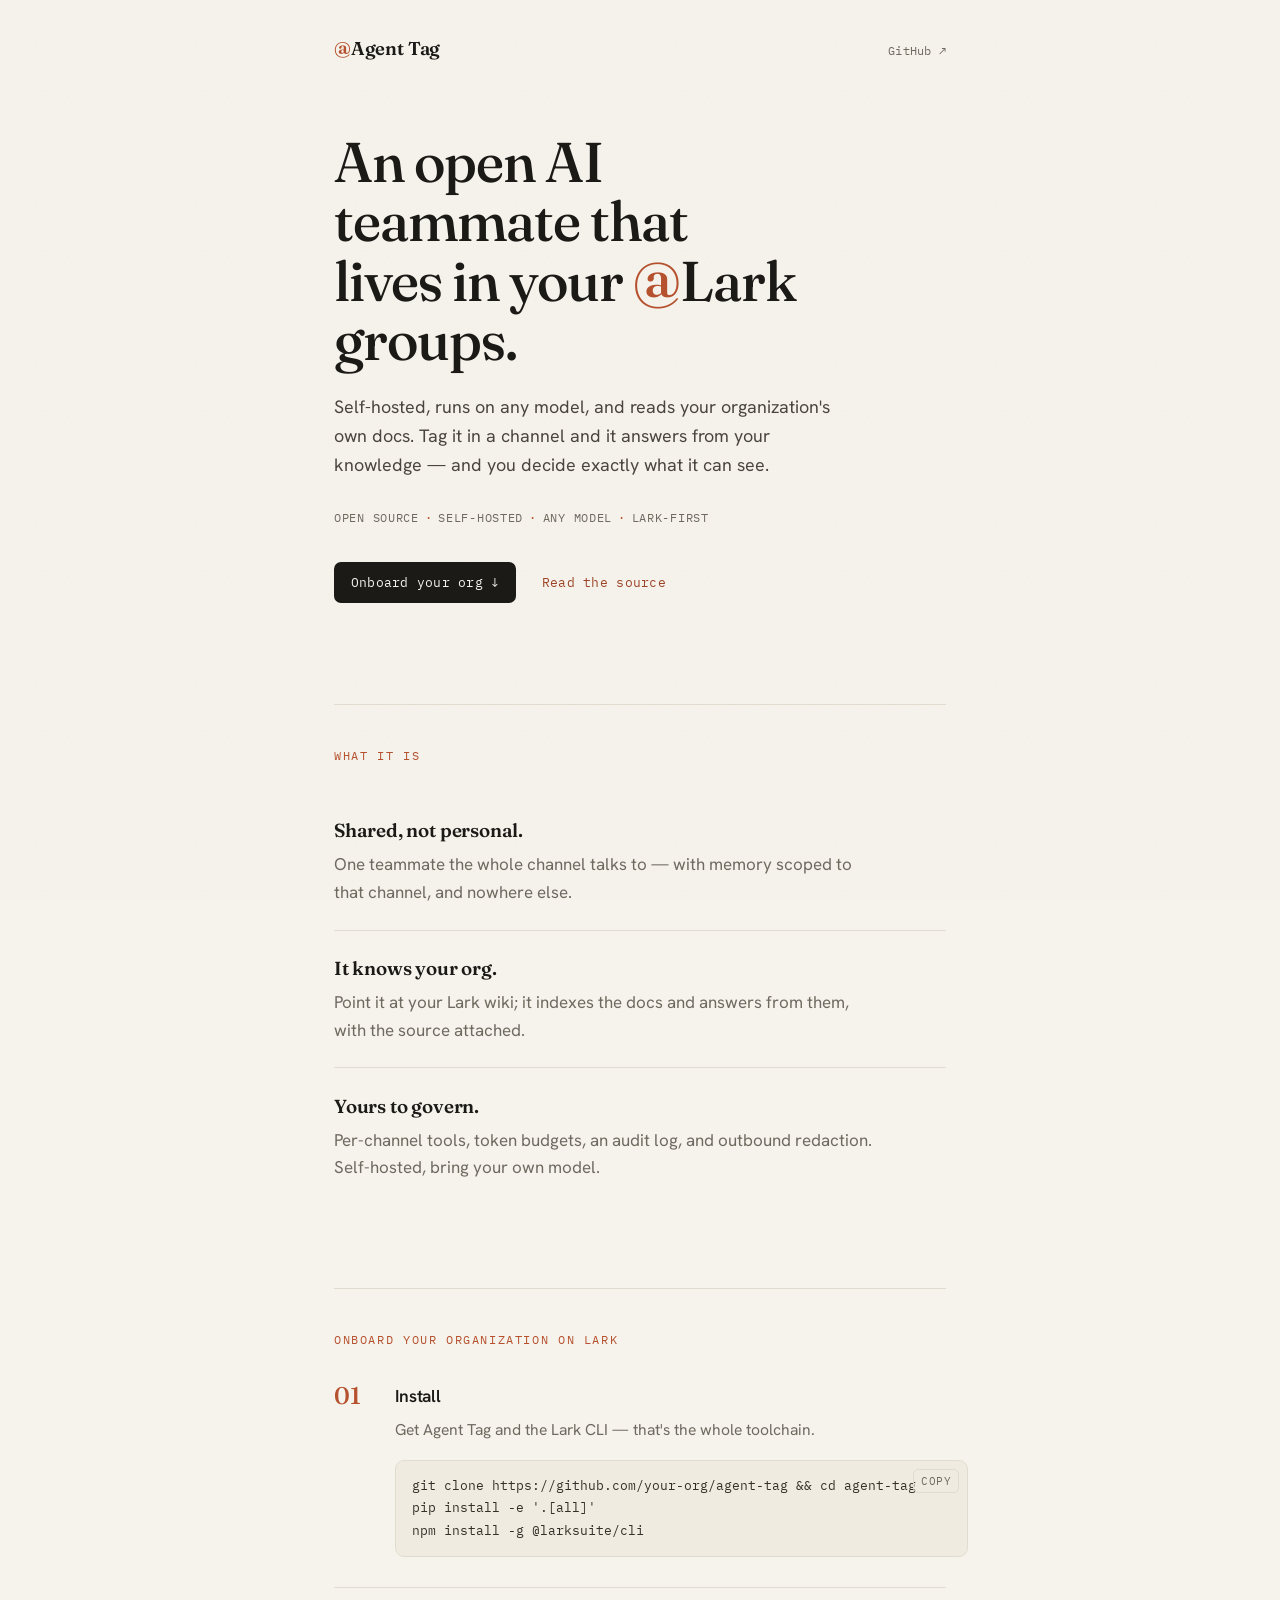
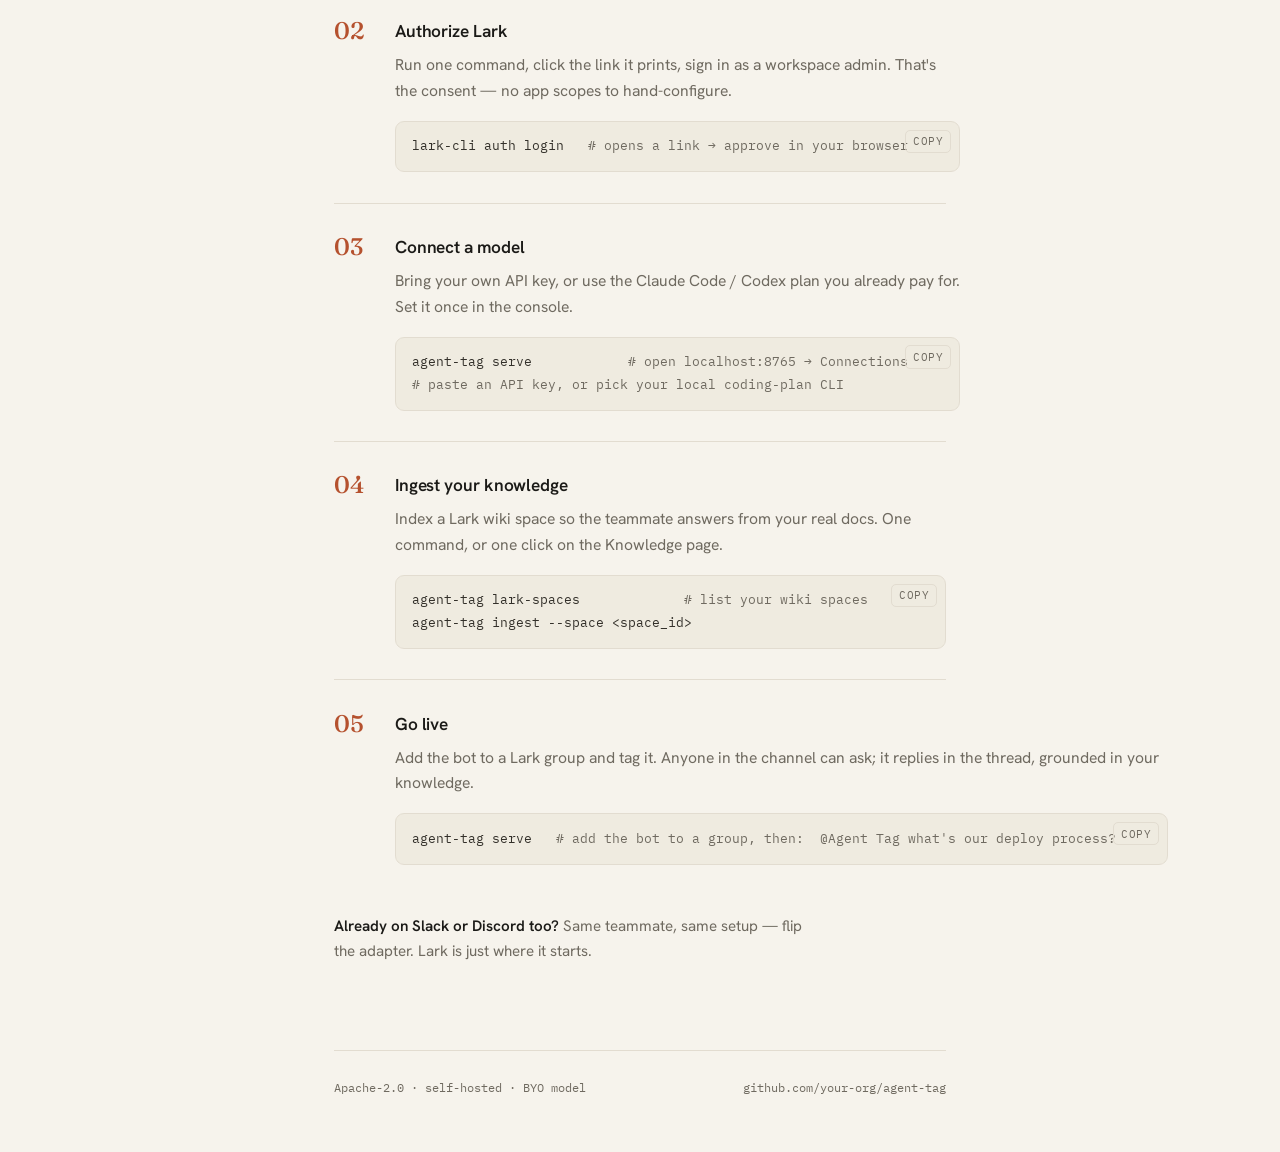
==== site/index.html @ d6186d05 "Landing page: minimal, elegant, Lark onboarding in 5 steps Single self-contained static page (site/i" ====
<!doctype html>
<html lang="en">
<head>
<meta charset="utf-8">
<meta name="viewport" content="width=device-width, initial-scale=1">
<title>Agent Tag — an open AI teammate for your group chats</title>
<meta name="description" content="Open-source, self-hosted AI teammate that lives in your Lark groups. Runs on any model, reads your org's docs, and you govern what it sees.">
<link rel="preconnect" href="https://fonts.googleapis.com">
<link rel="preconnect" href="https://fonts.gstatic.com" crossorigin>
<link href="https://fonts.googleapis.com/css2?family=Fraunces:opsz,wght@9..144,400;9..144,500;9..144,600&family=Hanken+Grotesk:wght@400;500;600&family=IBM+Plex+Mono:wght@400;500&display=swap" rel="stylesheet">
<style>
  :root{
    --paper:#F6F3EC; --raised:#EFEBE0; --ink:#1B1A17; --muted:#6F6A60;
    --line:#E2DCD0; --clay:#B5512E; --clay-ink:#9C4427;
    --serif:"Fraunces",Georgia,serif;
    --sans:"Hanken Grotesk",-apple-system,sans-serif;
    --mono:"IBM Plex Mono",ui-monospace,monospace;
  }
  *{box-sizing:border-box;margin:0;padding:0}
  html{-webkit-text-size-adjust:100%}
  body{
    background:var(--paper); color:var(--ink); font-family:var(--sans);
    font-size:17px; line-height:1.62; font-weight:400;
    -webkit-font-smoothing:antialiased; text-rendering:optimizeLegibility;
  }
  /* faint paper grain */
  body::before{
    content:""; position:fixed; inset:0; z-index:0; pointer-events:none; opacity:.035;
    background-image:url("data:image/svg+xml,%3Csvg xmlns='http://www.w3.org/2000/svg' width='160' height='160'%3E%3Cfilter id='n'%3E%3CfeTurbulence type='fractalNoise' baseFrequency='.9' numOctaves='2'/%3E%3C/filter%3E%3Crect width='100%25' height='100%25' filter='url(%23n)'/%3E%3C/svg%3E");
  }
  .wrap{position:relative; z-index:1; max-width:664px; margin:0 auto; padding:0 26px}
  a{color:inherit; text-decoration:none}
  a.link{
    color:var(--clay-ink); background-image:linear-gradient(var(--clay),var(--clay));
    background-size:0% 1px; background-position:0 100%; background-repeat:no-repeat;
    transition:background-size .28s ease;
  }
  a.link:hover,a.link:focus-visible{background-size:100% 1px}
  :focus-visible{outline:2px solid var(--clay); outline-offset:3px; border-radius:2px}

  /* header */
  header{display:flex; align-items:baseline; justify-content:space-between; padding:34px 0}
  .mark{font-family:var(--serif); font-weight:600; font-size:1.16rem; letter-spacing:-.01em}
  .mark .at{color:var(--clay)}
  nav{font-family:var(--mono); font-size:.74rem; letter-spacing:.02em}
  nav a{color:var(--muted)} nav a:hover{color:var(--ink)}

  /* hero */
  .hero{padding:34px 0 18px}
  h1{
    font-family:var(--serif); font-weight:500; font-size:clamp(2.3rem,7vw,3.5rem);
    line-height:1.06; letter-spacing:-.018em; max-width:13ch;
  }
  h1 .at{color:var(--clay)}
  .lead{margin-top:1.4rem; font-size:1.12rem; color:#4a463e; max-width:50ch}
  .meta{
    margin-top:1.8rem; font-family:var(--mono); font-size:.74rem; letter-spacing:.06em;
    text-transform:uppercase; color:var(--muted);
  }
  .meta span{white-space:nowrap}
  .meta i{color:var(--clay); font-style:normal; margin:0 .5em}
  .cta{margin-top:2.2rem; display:flex; gap:1.6rem; align-items:center; font-size:.95rem}
  .cta a{font-family:var(--mono); font-size:.82rem; letter-spacing:.02em}
  .btn{
    color:var(--paper)!important; background:var(--ink); padding:.62rem 1.05rem; border-radius:7px;
    transition:background .2s ease;
  }
  .btn:hover{background:var(--clay-ink)}

  /* sections */
  section{margin-top:5.2rem}
  .rule{border:0; border-top:1px solid var(--line); margin:0}
  .kicker{
    font-family:var(--mono); font-size:.72rem; letter-spacing:.14em; text-transform:uppercase;
    color:var(--clay); margin:2.6rem 0 1.7rem;
  }

  /* what-it-is list */
  dl.facts dt{font-family:var(--serif); font-weight:600; font-size:1.18rem; letter-spacing:-.01em}
  dl.facts dd{color:var(--muted); margin:.3rem 0 0; max-width:54ch}
  dl.facts div{padding:1.45rem 0; border-top:1px solid var(--line)}
  dl.facts div:first-of-type{border-top:0}

  /* steps */
  ol.steps{list-style:none; counter-reset:s}
  ol.steps>li{
    counter-increment:s; display:grid; grid-template-columns:2.7rem 1fr; gap:.2rem 1.1rem;
    padding:1.9rem 0; border-top:1px solid var(--line);
  }
  ol.steps>li:first-child{border-top:0; padding-top:.4rem}
  ol.steps>li::before{
    content:counter(s,decimal-leading-zero); grid-row:1/span 3;
    font-family:var(--serif); font-weight:500; font-size:1.5rem; color:var(--clay);
    font-variant-numeric:tabular-nums; line-height:1.1;
  }
  .step-t{font-weight:600; font-size:1.08rem; letter-spacing:-.005em}
  .step-d{color:var(--muted); margin-top:.18rem; font-size:.98rem}
  .cmd{position:relative; margin-top:.9rem}
  .cmd pre{
    font-family:var(--mono); font-size:.8rem; line-height:1.75; color:#33302a;
    background:var(--raised); border:1px solid var(--line); border-radius:9px;
    padding:.85rem 3.2rem .85rem 1rem; overflow-x:auto;
  }
  .cmd pre .c{color:var(--muted)} /* inline comment */
  .copy{
    position:absolute; top:.55rem; right:.55rem; font-family:var(--mono); font-size:.66rem;
    letter-spacing:.04em; text-transform:uppercase; color:var(--muted);
    background:transparent; border:1px solid var(--line); border-radius:5px;
    padding:.24rem .45rem; cursor:pointer; transition:.18s ease;
  }
  .copy:hover{color:var(--clay-ink); border-color:var(--clay)}
  .copy.done{color:var(--clay-ink); border-color:var(--clay)}

  /* footer */
  footer{margin:5.4rem 0 3.4rem; padding-top:1.7rem; border-top:1px solid var(--line);
    font-family:var(--mono); font-size:.74rem; color:var(--muted); display:flex;
    justify-content:space-between; gap:1rem; flex-wrap:wrap}
  footer a{color:var(--muted)} footer a:hover{color:var(--ink)}
  .aside{color:var(--muted); font-size:.95rem; max-width:54ch; margin-top:1.2rem}
  .aside b{color:var(--ink); font-weight:600}

  /* entrance */
  [data-reveal]{opacity:0; transform:translateY(9px); animation:rise .7s cubic-bezier(.2,.6,.2,1) forwards}
  @keyframes rise{to{opacity:1; transform:none}}
  @media (prefers-reduced-motion:reduce){[data-reveal]{animation:none; opacity:1; transform:none}}

  @media (max-width:520px){
    body{font-size:16px}
    .cta{flex-direction:column; align-items:flex-start; gap:1rem}
    ol.steps>li{grid-template-columns:1fr; gap:.1rem}
    ol.steps>li::before{grid-row:auto; font-size:1.15rem; margin-bottom:.2rem}
  }
</style>
</head>
<body>
<div class="wrap">

  <header data-reveal>
    <div class="mark"><span class="at">@</span>Agent&nbsp;Tag</div>
    <nav><a href="https://github.com/your-org/agent-tag">GitHub ↗</a></nav>
  </header>

  <main>
    <div class="hero">
      <h1 data-reveal style="animation-delay:.05s">An open AI teammate that lives in your <span class="at">@</span>Lark groups.</h1>
      <p class="lead" data-reveal style="animation-delay:.13s">
        Self-hosted, runs on any model, and reads your organization's own docs.
        Tag it in a channel and it answers from your knowledge — and you decide exactly what it can see.
      </p>
      <p class="meta" data-reveal style="animation-delay:.2s">
        <span>Open source</span><i>·</i><span>Self-hosted</span><i>·</i><span>Any model</span><i>·</i><span>Lark-first</span>
      </p>
      <div class="cta" data-reveal style="animation-delay:.27s">
        <a class="btn" href="#onboard">Onboard your org ↓</a>
        <a class="link" href="https://github.com/your-org/agent-tag">Read the source</a>
      </div>
    </div>

    <section>
      <hr class="rule">
      <p class="kicker">What it is</p>
      <dl class="facts">
        <div>
          <dt>Shared, not personal.</dt>
          <dd>One teammate the whole channel talks to — with memory scoped to that channel, and nowhere else.</dd>
        </div>
        <div>
          <dt>It knows your org.</dt>
          <dd>Point it at your Lark wiki; it indexes the docs and answers from them, with the source attached.</dd>
        </div>
        <div>
          <dt>Yours to govern.</dt>
          <dd>Per-channel tools, token budgets, an audit log, and outbound redaction. Self-hosted, bring your own model.</dd>
        </div>
      </dl>
    </section>

    <section id="onboard">
      <hr class="rule">
      <p class="kicker">Onboard your organization on Lark</p>
      <ol class="steps">
        <li>
          <div class="step-t">Install</div>
          <div class="step-d">Get Agent Tag and the Lark CLI — that's the whole toolchain.</div>
          <div class="cmd"><pre>git clone https://github.com/your-org/agent-tag &amp;&amp; cd agent-tag
pip install -e '.[all]'
npm install -g @larksuite/cli</pre></div>
        </li>
        <li>
          <div class="step-t">Authorize Lark</div>
          <div class="step-d">Run one command, click the link it prints, sign in as a workspace admin. That's the consent — no app scopes to hand-configure.</div>
          <div class="cmd"><pre>lark-cli auth login   <span class="c"># opens a link → approve in your browser</span></pre></div>
        </li>
        <li>
          <div class="step-t">Connect a model</div>
          <div class="step-d">Bring your own API key, or use the Claude Code / Codex plan you already pay for. Set it once in the console.</div>
          <div class="cmd"><pre>agent-tag serve            <span class="c"># open localhost:8765 → Connections</span>
<span class="c"># paste an API key, or pick your local coding-plan CLI</span></pre></div>
        </li>
        <li>
          <div class="step-t">Ingest your knowledge</div>
          <div class="step-d">Index a Lark wiki space so the teammate answers from your real docs. One command, or one click on the Knowledge page.</div>
          <div class="cmd"><pre>agent-tag lark-spaces             <span class="c"># list your wiki spaces</span>
agent-tag ingest --space &lt;space_id&gt;</pre></div>
        </li>
        <li>
          <div class="step-t">Go live</div>
          <div class="step-d">Add the bot to a Lark group and tag it. Anyone in the channel can ask; it replies in the thread, grounded in your knowledge.</div>
          <div class="cmd"><pre>agent-tag serve   <span class="c"># add the bot to a group, then:  @Agent Tag what's our deploy process?</span></pre></div>
        </li>
      </ol>
      <p class="aside">
        <b>Already on Slack or Discord too?</b> Same teammate, same setup — flip the adapter. Lark is just where it starts.
      </p>
    </section>
  </main>

  <footer data-reveal>
    <span>Apache-2.0 · self-hosted · BYO model</span>
    <span><a href="https://github.com/your-org/agent-tag">github.com/your-org/agent-tag</a></span>
  </footer>

</div>

<script>
  document.querySelectorAll('.cmd').forEach(function(box){
    var pre = box.querySelector('pre');
    var btn = document.createElement('button');
    btn.className = 'copy'; btn.type = 'button'; btn.textContent = 'copy';
    btn.addEventListener('click', function(){
      // copy the commands without the inline comments
      var text = Array.from(pre.childNodes).map(function(n){
        return n.nodeType === 3 ? n.textContent : (n.classList && n.classList.contains('c') ? '' : n.textContent);
      }).join('').replace(/[ \t]+\n/g,'\n').trim();
      navigator.clipboard.writeText(text).then(function(){
        btn.textContent = 'copied'; btn.classList.add('done');
        setTimeout(function(){ btn.textContent = 'copy'; btn.classList.remove('done'); }, 1400);
      });
    });
    box.appendChild(btn);
  });
</script>
</body>
</html>
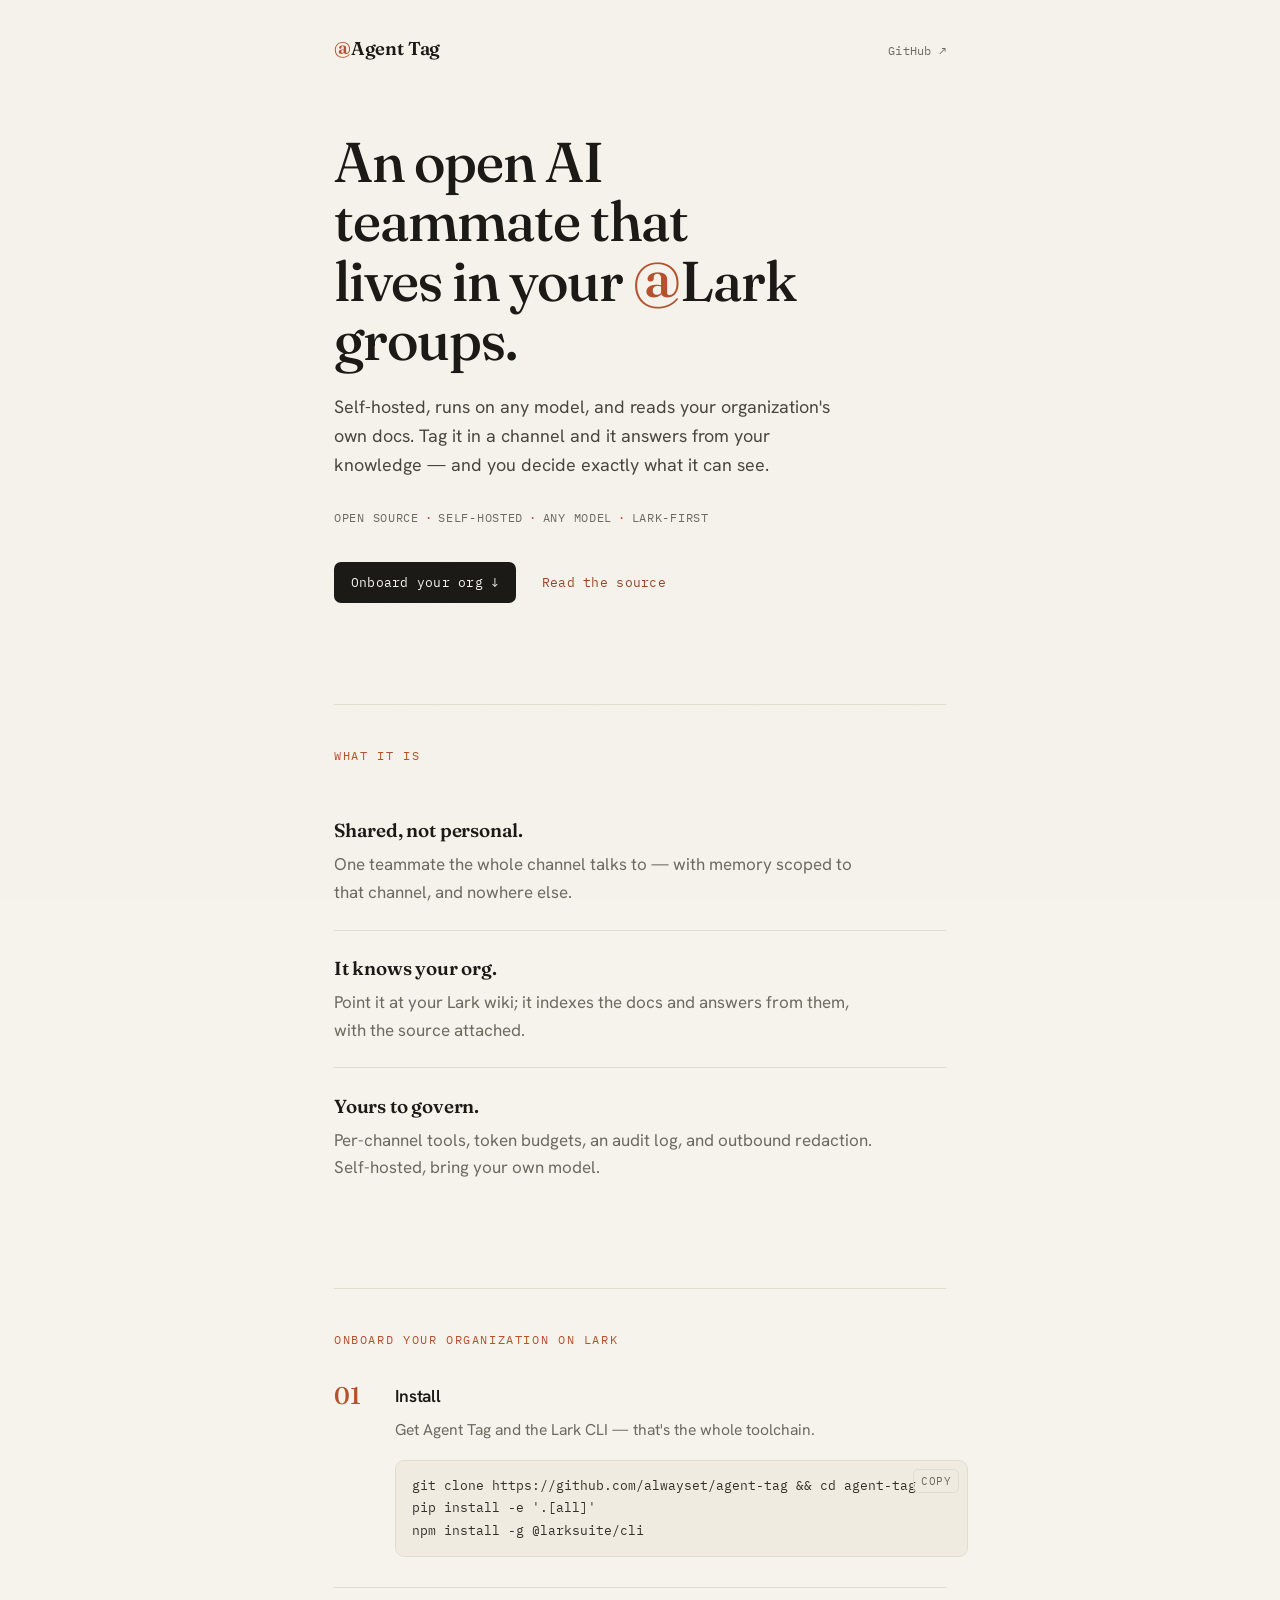
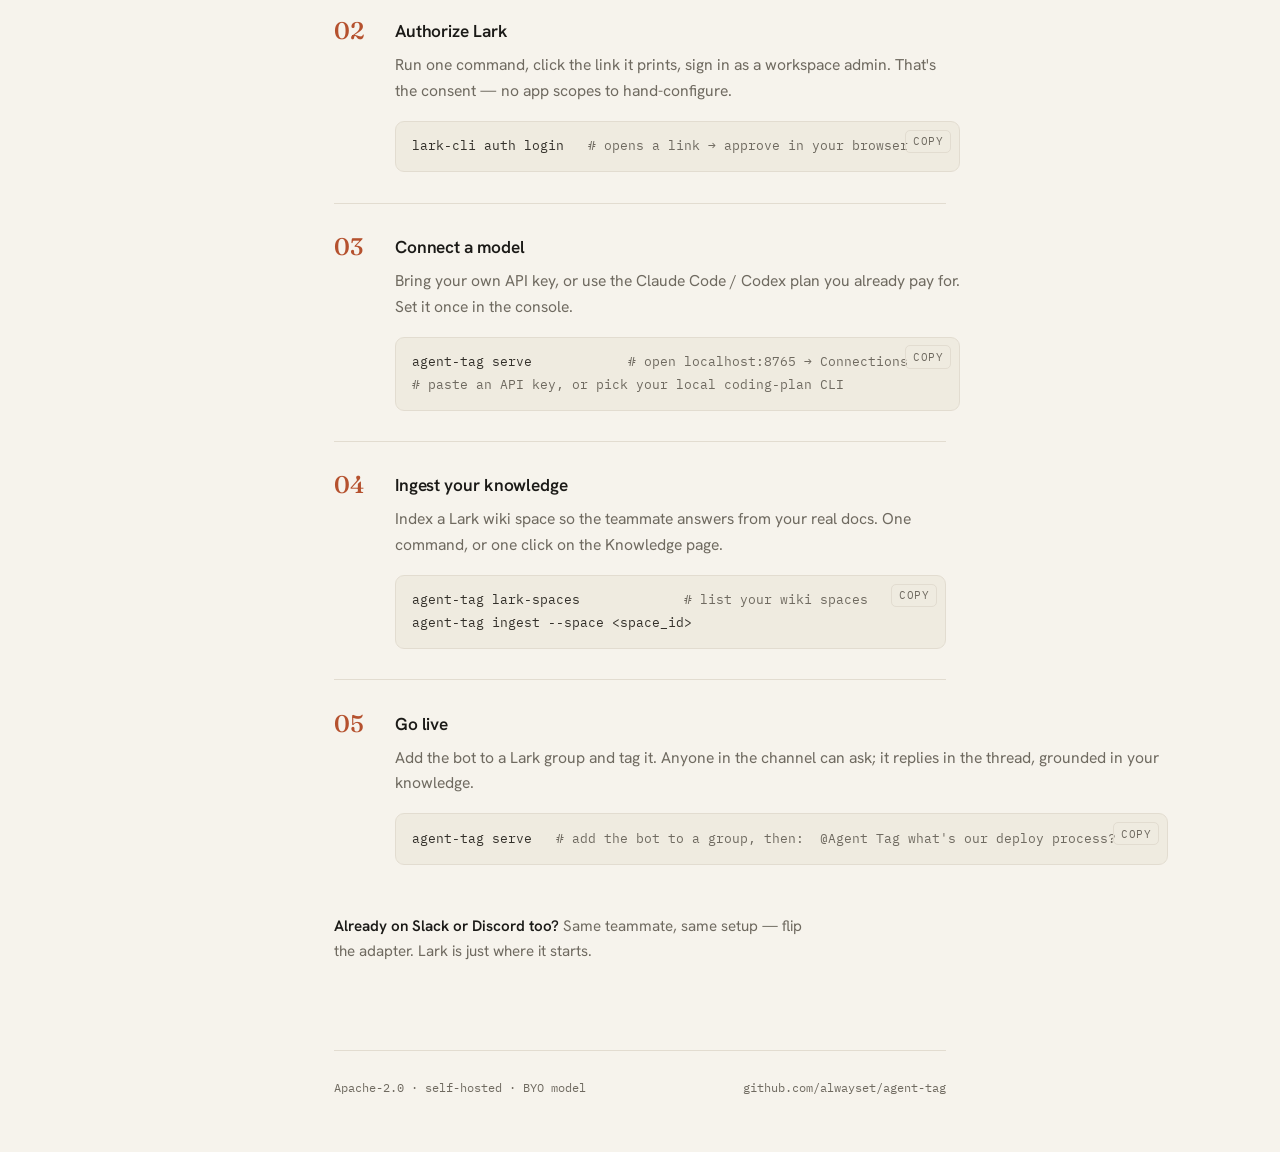
==== commit 06f913e2: "Wire real GitHub URLs + GitHub Pages deploy for the landing page Co-Authored-By: Claude Opus 4.8 <no" ====
--- a/site/index.html
+++ b/site/index.html
@@ -137,7 +137,7 @@
 
   <header data-reveal>
     <div class="mark"><span class="at">@</span>Agent&nbsp;Tag</div>
-    <nav><a href="https://github.com/your-org/agent-tag">GitHub ↗</a></nav>
+    <nav><a href="https://github.com/alwayset/agent-tag">GitHub ↗</a></nav>
   </header>
 
   <main>
@@ -152,7 +152,7 @@
       </p>
       <div class="cta" data-reveal style="animation-delay:.27s">
         <a class="btn" href="#onboard">Onboard your org ↓</a>
-        <a class="link" href="https://github.com/your-org/agent-tag">Read the source</a>
+        <a class="link" href="https://github.com/alwayset/agent-tag">Read the source</a>
       </div>
     </div>
 
@@ -182,7 +182,7 @@
         <li>
           <div class="step-t">Install</div>
           <div class="step-d">Get Agent Tag and the Lark CLI — that's the whole toolchain.</div>
-          <div class="cmd"><pre>git clone https://github.com/your-org/agent-tag &amp;&amp; cd agent-tag
+          <div class="cmd"><pre>git clone https://github.com/alwayset/agent-tag &amp;&amp; cd agent-tag
 pip install -e '.[all]'
 npm install -g @larksuite/cli</pre></div>
         </li>
@@ -217,7 +217,7 @@
 
   <footer data-reveal>
     <span>Apache-2.0 · self-hosted · BYO model</span>
-    <span><a href="https://github.com/your-org/agent-tag">github.com/your-org/agent-tag</a></span>
+    <span><a href="https://github.com/alwayset/agent-tag">github.com/alwayset/agent-tag</a></span>
   </footer>
 
 </div>
